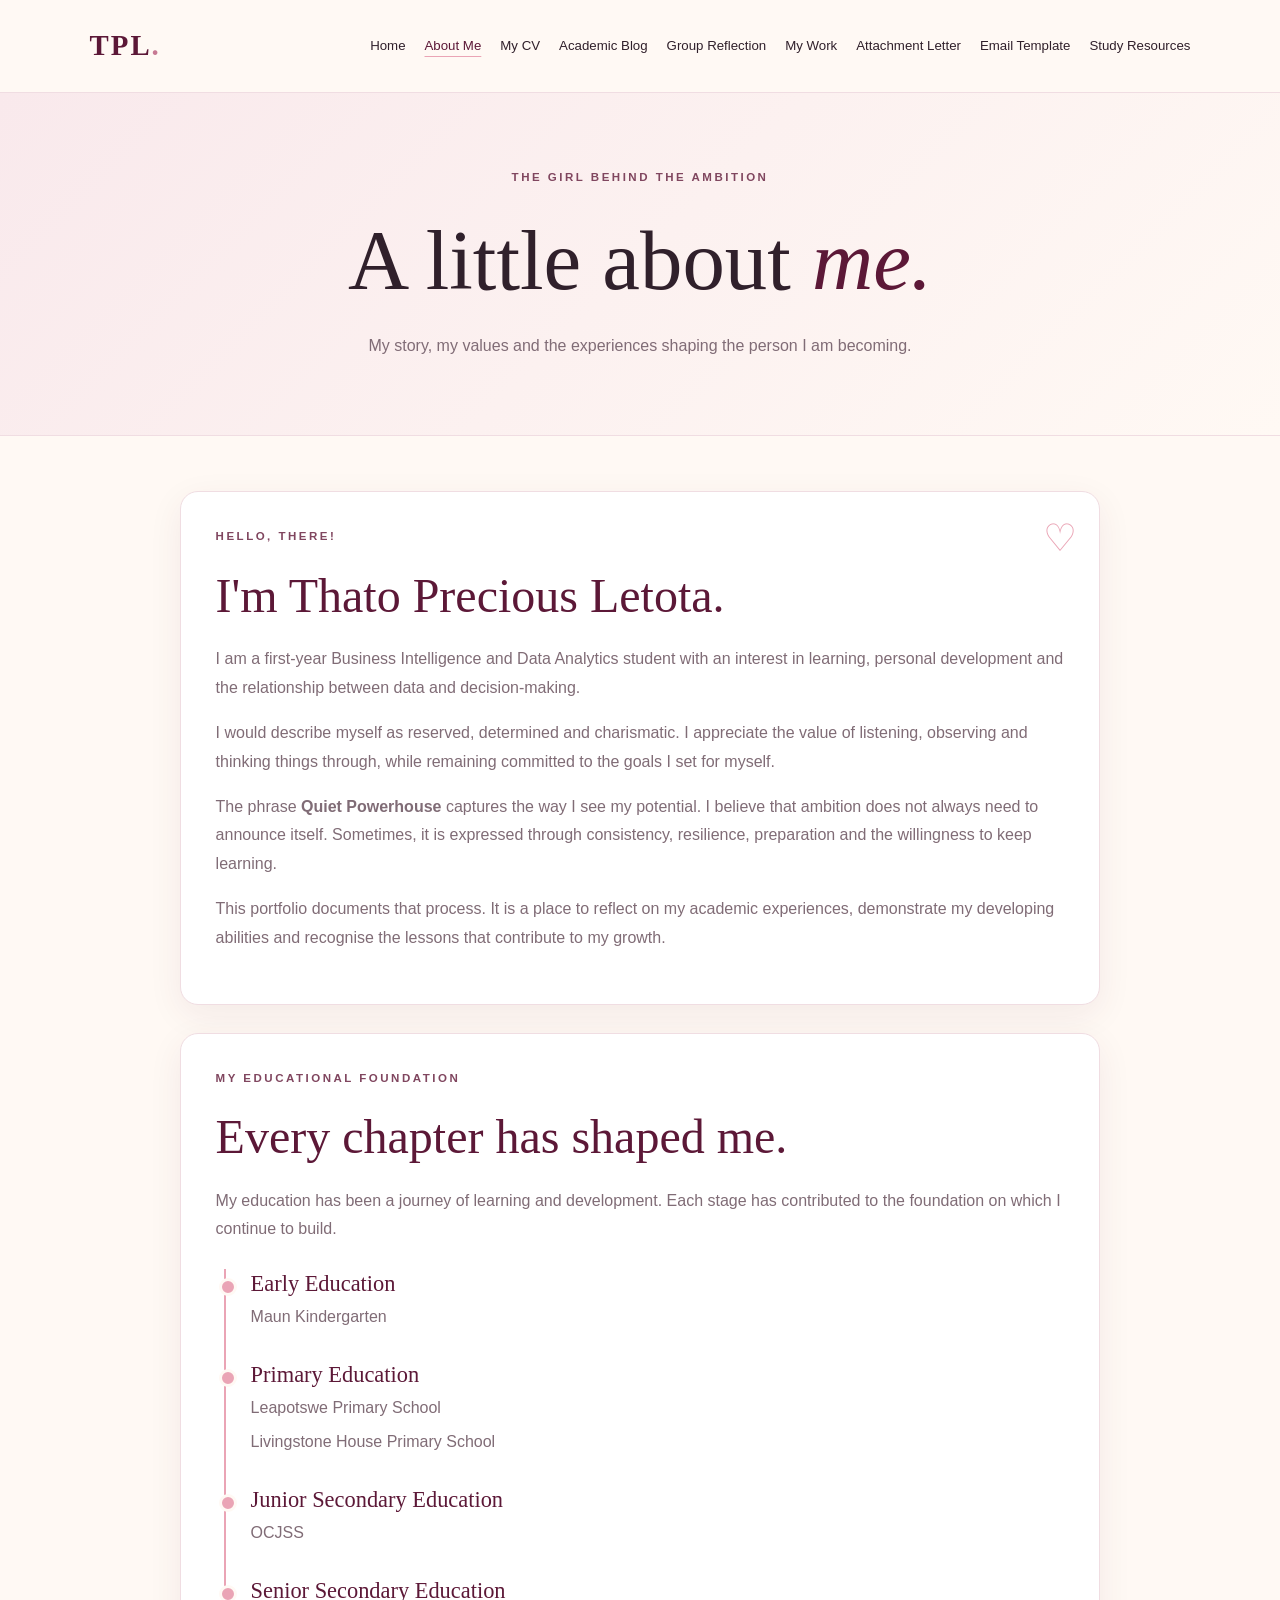
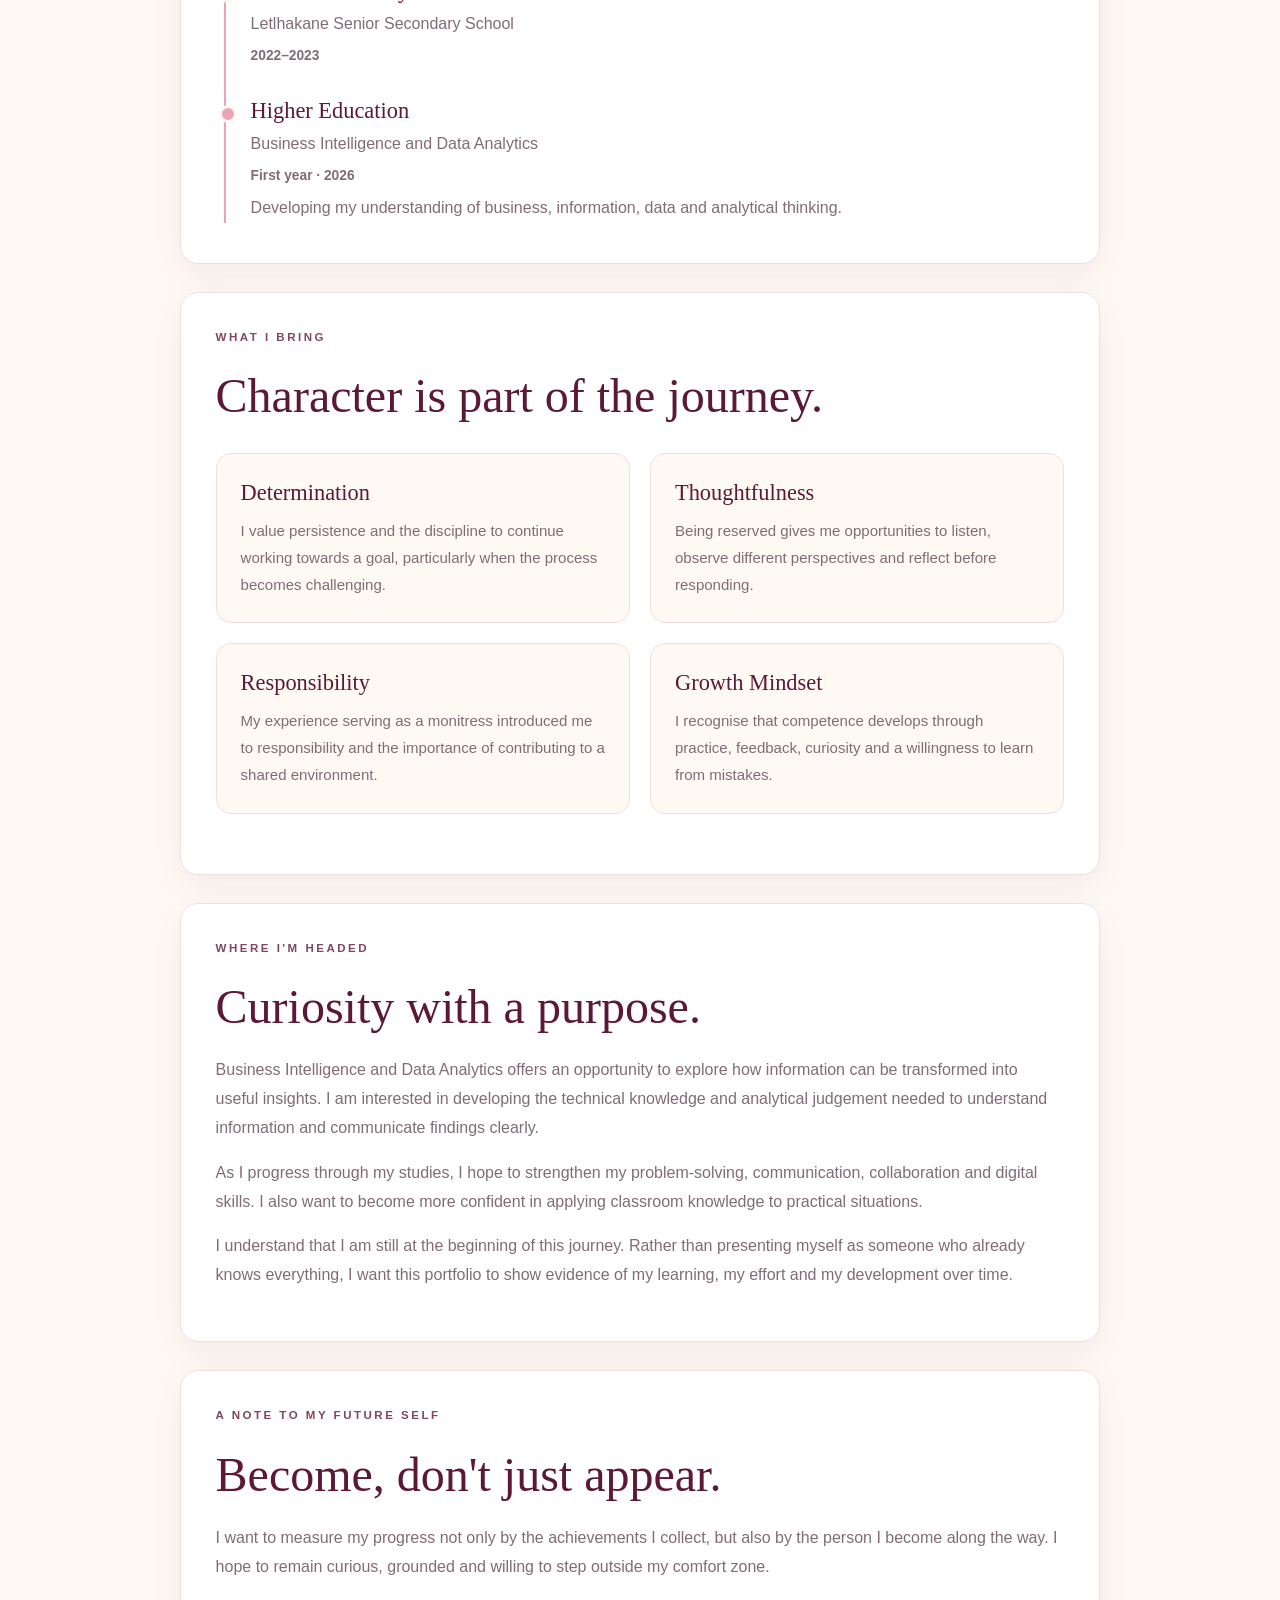
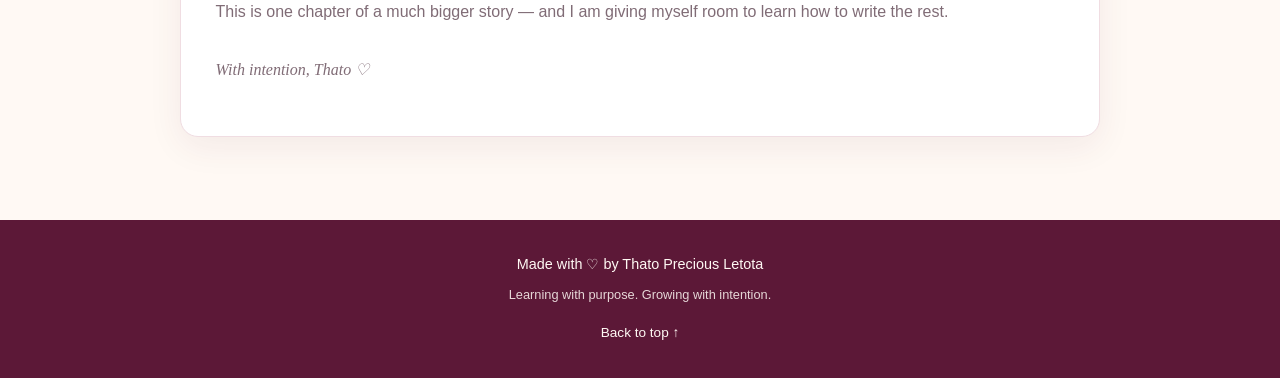
==== about.html @ 2ba5a9f7 "Create about.html" ====
<!DOCTYPE html>
<html lang="en">
<head>
    <meta charset="UTF-8">
    <meta name="viewport" content="width=device-width, initial-scale=1.0">
    <meta name="description" content="Learn about Thato Precious Letota, her educational background, values and aspirations.">
    <title>About Me | Thato Precious Letota</title>
    <link rel="stylesheet" href="style.css">
</head>

<body>

    <!-- HEADER -->
    <header>
        <a href="index.html" class="logo">TPL<span>.</span></a>

        <nav aria-label="Main navigation">
            <a href="index.html">Home</a>
            <a href="about.html" aria-current="page">About Me</a>
            <a href="cv.html">My CV</a>
            <a href="blog.html">Academic Blog</a>
            <a href="group-reflection.html">Group Reflection</a>
            <a href="projects.html">My Work</a>
            <a href="application.html">Attachment Letter</a>
            <a href="email.html">Email Template</a>
            <a href="resources.html">Study Resources</a>
        </nav>
    </header>


    <!-- PAGE INTRODUCTION -->
    <section class="page-banner">
        <p class="eyebrow">THE GIRL BEHIND THE AMBITION</p>

        <h1>A little about <span>me.</span></h1>

        <p>
            My story, my values and the experiences shaping the
            person I am becoming.
        </p>
    </section>


    <main class="page-content">

        <!-- PERSONAL INTRODUCTION -->
        <section class="about-card">
            <div class="about-decoration" aria-hidden="true">♡</div>

            <p class="eyebrow">HELLO, THERE!</p>

            <h2>I'm Thato Precious Letota.</h2>

            <p>
                I am a first-year Business Intelligence and Data Analytics
                student with an interest in learning, personal development
                and the relationship between data and decision-making.
            </p>

            <p>
                I would describe myself as reserved, determined and
                charismatic. I appreciate the value of listening,
                observing and thinking things through, while remaining
                committed to the goals I set for myself.
            </p>

            <p>
                The phrase <strong>Quiet Powerhouse</strong> captures
                the way I see my potential. I believe that ambition does
                not always need to announce itself. Sometimes, it is
                expressed through consistency, resilience, preparation
                and the willingness to keep learning.
            </p>

            <p>
                This portfolio documents that process. It is a place
                to reflect on my academic experiences, demonstrate my
                developing abilities and recognise the lessons that
                contribute to my growth.
            </p>
        </section>


        <!-- EDUCATIONAL BACKGROUND -->
        <section class="about-card">
            <p class="eyebrow">MY EDUCATIONAL FOUNDATION</p>

            <h2>Every chapter has shaped me.</h2>

            <p>
                My education has been a journey of learning and
                development. Each stage has contributed to the
                foundation on which I continue to build.
            </p>

            <div class="timeline">

                <div class="timeline-item">
                    <h3>Early Education</h3>
                    <p>Maun Kindergarten</p>
                </div>

                <div class="timeline-item">
                    <h3>Primary Education</h3>
                    <p>Leapotswe Primary School</p>
                    <p>Livingstone House Primary School</p>
                </div>

                <div class="timeline-item">
                    <h3>Junior Secondary Education</h3>
                    <p>OCJSS</p>
                </div>

                <div class="timeline-item">
                    <h3>Senior Secondary Education</h3>
                    <p>Letlhakane Senior Secondary School</p>
                    <p class="cv-date">2022–2023</p>
                </div>

                <div class="timeline-item">
                    <h3>Higher Education</h3>
                    <p>Business Intelligence and Data Analytics</p>
                    <p class="cv-date">First year · 2026</p>
                    <p>
                        Developing my understanding of business,
                        information, data and analytical thinking.
                    </p>
                </div>

            </div>
        </section>


        <!-- PERSONAL QUALITIES -->
        <section class="about-card">
            <p class="eyebrow">WHAT I BRING</p>

            <h2>Character is part of the journey.</h2>

            <div class="quality-grid">

                <article class="quality">
                    <h3>Determination</h3>
                    <p>
                        I value persistence and the discipline to
                        continue working towards a goal, particularly
                        when the process becomes challenging.
                    </p>
                </article>

                <article class="quality">
                    <h3>Thoughtfulness</h3>
                    <p>
                        Being reserved gives me opportunities to listen,
                        observe different perspectives and reflect
                        before responding.
                    </p>
                </article>

                <article class="quality">
                    <h3>Responsibility</h3>
                    <p>
                        My experience serving as a monitress introduced
                        me to responsibility and the importance of
                        contributing to a shared environment.
                    </p>
                </article>

                <article class="quality">
                    <h3>Growth Mindset</h3>
                    <p>
                        I recognise that competence develops through
                        practice, feedback, curiosity and a willingness
                        to learn from mistakes.
                    </p>
                </article>

            </div>
        </section>


        <!-- ACADEMIC INTERESTS -->
        <section class="about-card">
            <p class="eyebrow">WHERE I'M HEADED</p>

            <h2>Curiosity with a purpose.</h2>

            <p>
                Business Intelligence and Data Analytics offers an
                opportunity to explore how information can be transformed
                into useful insights. I am interested in developing the
                technical knowledge and analytical judgement needed to
                understand information and communicate findings clearly.
            </p>

            <p>
                As I progress through my studies, I hope to strengthen
                my problem-solving, communication, collaboration and
                digital skills. I also want to become more confident
                in applying classroom knowledge to practical situations.
            </p>

            <p>
                I understand that I am still at the beginning of this
                journey. Rather than presenting myself as someone who
                already knows everything, I want this portfolio to show
                evidence of my learning, my effort and my development
                over time.
            </p>
        </section>


        <!-- PERSONAL STATEMENT -->
        <section class="about-card">
            <p class="eyebrow">A NOTE TO MY FUTURE SELF</p>

            <h2>Become, don't just appear.</h2>

            <p>
                I want to measure my progress not only by the achievements
                I collect, but also by the person I become along the way.
                I hope to remain curious, grounded and willing to step
                outside my comfort zone.
            </p>

            <p>
                This is one chapter of a much bigger story — and I am
                giving myself room to learn how to write the rest.
            </p>

            <p class="signature">With intention, Thato ♡</p>

        </section>

    </main>


    <!-- FOOTER -->
    <footer>
        <p>Made with ♡ by Thato Precious Letota</p>
        <p>Learning with purpose. Growing with intention.</p>
        <a href="#top" class="footer-link">Back to top ↑</a>
    </footer>

</body>
</html>
---- style.css ----
/* ==================================================
   THATO PRECIOUS LETOTA | PERSONAL PORTFOLIO
   Design: Feminine • Elegant • Editorial • Professional
   Palette: Blush • Cream • Rose • Plum
================================================== */


/* 1. COLOUR PALETTE AND GLOBAL SETTINGS */

:root {
    --blush: #F9E9EC;
    --cream: #FFF9F4;
    --rose: #EAA4B5;
    --rose-dark: #C77993;
    --plum: #5C1837;
    --plum-light: #80465F;
    --ink: #30202B;
    --muted: #806C76;
    --white: #FFFFFF;
    --border: #F0DDE2;
    --shadow: 0 10px 35px rgba(92, 24, 55, 0.07);
}

* {
    margin: 0;
    padding: 0;
    box-sizing: border-box;
    scroll-behavior: smooth;
}

html {
    scroll-padding-top: 100px;
}

body {
    background-color: var(--cream);
    color: var(--ink);
    font-family: "Trebuchet MS", Arial, sans-serif;
    font-size: 16px;
    line-height: 1.8;
    overflow-wrap: break-word;
}

img {
    max-width: 100%;
    height: auto;
    display: block;
}

a {
    transition: color 0.25s ease,
                background-color 0.25s ease,
                transform 0.25s ease;
}

a:focus-visible,
button:focus-visible {
    outline: 3px solid var(--rose-dark);
    outline-offset: 4px;
}

::selection {
    background: var(--rose);
    color: var(--plum);
}


/* 2. HEADER AND NAVIGATION */

header {
    display: flex;
    justify-content: space-between;
    align-items: center;
    gap: 24px;
    padding: 20px 7%;
    background: rgba(255, 249, 244, 0.97);
    border-bottom: 1px solid var(--border);
    position: sticky;
    top: 0;
    z-index: 100;
}

.logo {
    flex-shrink: 0;
    color: var(--plum);
    font-family: Georgia, "Times New Roman", serif;
    font-size: 1.8rem;
    font-weight: bold;
    letter-spacing: 2px;
    text-decoration: none;
}

.logo span {
    color: var(--rose-dark);
}

nav {
    display: flex;
    flex-wrap: wrap;
    align-items: center;
    justify-content: flex-end;
    gap: 8px 19px;
}

nav a {
    color: var(--ink);
    font-size: 0.83rem;
    text-decoration: none;
}

nav a:hover,
nav a[aria-current="page"] {
    color: var(--plum);
    text-decoration: underline;
    text-decoration-color: var(--rose);
    text-underline-offset: 6px;
}


/* 3. TYPOGRAPHY */

h1,
h2,
h3,
h4 {
    font-family: Georgia, "Times New Roman", serif;
    font-weight: normal;
    line-height: 1.3;
}

h1 {
    font-size: clamp(2.7rem, 7vw, 5.3rem);
}

h2 {
    font-size: clamp(2rem, 4vw, 3rem);
}

h3 {
    font-size: 1.4rem;
}

p {
    margin-bottom: 16px;
}

.eyebrow {
    color: var(--plum-light);
    font-family: "Trebuchet MS", Arial, sans-serif;
    font-size: 0.72rem;
    font-weight: bold;
    letter-spacing: 2.5px;
    line-height: 1.7;
    margin-bottom: 18px;
    text-transform: uppercase;
}


/* 4. HOMEPAGE HERO SECTION */

.hero {
    position: relative;
    display: flex;
    flex-direction: column;
    justify-content: center;
    align-items: flex-start;
    min-height: 82vh;
    padding: 100px 10%;
    overflow: hidden;
    background:
        radial-gradient(
            circle at 88% 18%,
            rgba(234, 164, 181, 0.42),
            transparent 28%
        ),
        linear-gradient(135deg, var(--cream), var(--blush));
}

.hero h1 {
    position: relative;
    z-index: 1;
    max-width: 850px;
    color: var(--ink);
    margin-bottom: 24px;
}

.hero h1 span {
    color: var(--plum);
    font-style: italic;
}

.intro {
    position: relative;
    z-index: 1;
    max-width: 620px;
    color: var(--muted);
    font-size: 1.05rem;
    margin-bottom: 28px;
}

.hero::after {
    content: "♡";
    position: absolute;
    right: 8%;
    bottom: 6%;
    color: rgba(92, 24, 55, 0.08);
    font-family: Georgia, "Times New Roman", serif;
    font-size: clamp(8rem, 20vw, 15rem);
    line-height: 1;
    pointer-events: none;
}

.hero-actions {
    position: relative;
    z-index: 2;
    display: flex;
    align-items: center;
    flex-wrap: wrap;
    gap: 18px 25px;
}

.signature {
    color: var(--plum);
    font-family: Georgia, "Times New Roman", serif;
    font-style: italic;
    margin-top: 30px;
}

.hero-note {
    position: absolute;
    right: 10%;
    top: 52%;
    color: var(--plum);
    font-family: Georgia, "Times New Roman", serif;
    font-size: 1rem;
    font-style: italic;
    transform: rotate(-8deg);
    opacity: 0.75;
}


/* 5. BUTTONS AND TEXT LINKS */

.button {
    display: inline-block;
    padding: 12px 26px;
    background: var(--plum);
    color: var(--white);
    border: 1px solid var(--plum);
    border-radius: 30px;
    font-size: 0.92rem;
    text-align: center;
    text-decoration: none;
}

.button:hover {
    background: var(--rose);
    border-color: var(--rose);
    color: var(--ink);
    transform: translateY(-3px);
}

.text-link,
.card-link {
    color: var(--plum);
    font-size: 0.92rem;
    font-weight: bold;
    text-decoration: none;
}

.text-link:hover,
.card-link:hover {
    color: var(--rose-dark);
}


/* 6. GENERAL CONTENT SECTIONS */

.content-section {
    max-width: 1200px;
    margin: 0 auto;
    padding: 85px 10%;
}

.content-section h2 {
    color: var(--plum);
    margin-bottom: 22px;
}

.content-section h2 span {
    color: var(--rose-dark);
}

.content-section > p:not(.eyebrow) {
    max-width: 780px;
    color: var(--muted);
}

.content-section > .button {
    margin-top: 12px;
}

.content-section:nth-of-type(even) {
    background-color: var(--blush);
}


/* 7. HOMEPAGE CARDS */

.home-card-grid {
    display: grid;
    grid-template-columns: repeat(3, minmax(0, 1fr));
    gap: 22px;
    margin: 32px 0;
}

.home-card {
    min-width: 0;
    padding: 27px;
    background: var(--white);
    border: 1px solid var(--border);
    border-radius: 18px;
    box-shadow: var(--shadow);
    transition: transform 0.25s ease,
                box-shadow 0.25s ease;
}

.home-card:hover {
    transform: translateY(-5px);
    box-shadow: 0 16px 38px rgba(92, 24, 55, 0.12);
}

.home-card h3 {
    color: var(--plum);
    margin-bottom: 12px;
}

.home-card p {
    color: var(--muted);
    font-size: 0.93rem;
}

.home-card .card-number {
    color: var(--rose-dark);
    font-size: 0.7rem;
    font-weight: bold;
    letter-spacing: 1.5px;
}


/* 8. INNER PAGE BANNERS */

.page-banner {
    padding: 75px 8%;
    text-align: center;
    background: linear-gradient(135deg, var(--blush), var(--cream));
    border-bottom: 1px solid var(--border);
}

.page-banner h1 {
    color: var(--ink);
    margin-bottom: 16px;
}

.page-banner h1 span {
    color: var(--plum);
    font-style: italic;
}

.page-banner > p:not(.eyebrow) {
    max-width: 720px;
    margin: 0 auto;
    color: var(--muted);
}


/* 9. INNER PAGE LAYOUT */

.page-content {
    max-width: 1100px;
    margin: 0 auto;
    padding: 55px 7%;
}

.about-card,
.content-card,
.reflection-card,
.resource-card,
.project-card,
.letter-card,
.email-card,
.cv-card {
    position: relative;
    padding: 35px;
    margin-bottom: 28px;
    background: var(--white);
    border: 1px solid var(--border);
    border-radius: 18px;
    box-shadow: var(--shadow);
}

.about-card h2,
.content-card h2,
.reflection-card h2,
.resource-card h2,
.project-card h2,
.letter-card h2,
.email-card h2,
.cv-card h2 {
    color: var(--plum);
    margin-bottom: 18px;
}

.about-card > p:not(.eyebrow),
.content-card > p:not(.eyebrow),
.reflection-card > p:not(.eyebrow),
.resource-card > p:not(.eyebrow),
.project-card > p:not(.eyebrow),
.cv-card > p:not(.eyebrow) {
    color: var(--muted);
}

.about-decoration {
    position: absolute;
    top: 12px;
    right: 22px;
    color: var(--rose);
    font-family: Georgia, "Times New Roman", serif;
    font-size: 2.4rem;
}


/* 10. EDUCATION TIMELINE */

.timeline {
    margin: 25px 0 0 8px;
    padding-left: 25px;
    border-left: 2px solid var(--rose);
}

.timeline-item {
    position: relative;
    margin-bottom: 28px;
}

.timeline-item:last-child {
    margin-bottom: 0;
}

.timeline-item::before {
    content: "";
    position: absolute;
    top: 9px;
    left: -32px;
    width: 12px;
    height: 12px;
    background: var(--rose);
    border: 3px solid var(--cream);
    border-radius: 50%;
}

.timeline-item h3 {
    color: var(--plum);
    margin-bottom: 5px;
}

.timeline-item p {
    color: var(--muted);
    margin-bottom: 5px;
}


/* 11. SKILLS AND QUALITIES GRID */

.quality-grid,
.skills-grid,
.resource-grid,
.project-grid,
.cv-grid {
    display: grid;
    grid-template-columns: repeat(2, minmax(0, 1fr));
    gap: 20px;
    margin: 25px 0;
}

.quality,
.skill-item,
.resource-item,
.project-item {
    padding: 24px;
    background: var(--cream);
    border: 1px solid var(--border);
    border-radius: 15px;
}

.quality h3,
.skill-item h3,
.resource-item h3,
.project-item h3 {
    color: var(--plum);
    margin-bottom: 10px;
}

.quality p,
.skill-item p,
.resource-item p,
.project-item p {
    color: var(--muted);
    font-size: 0.94rem;
    margin-bottom: 0;
}


/* 12. BLOG AND REFLECTIONS */

.blog-post,
.reflection-stage {
    padding: 30px;
    margin-bottom: 25px;
    background: var(--white);
    border-left: 4px solid var(--rose);
    border-radius: 0 15px 15px 0;
    box-shadow: var(--shadow);
}

.blog-post h2,
.reflection-stage h2,
.reflection-stage h3 {
    color: var(--plum);
    margin-bottom: 15px;
}

.blog-post p,
.reflection-stage p {
    color: var(--muted);
}

.blog-meta {
    color: var(--rose-dark);
    font-size: 0.8rem;
    letter-spacing: 1px;
    margin-bottom: 15px;
}


/* 13. STUDY TIPS AND RESOURCE LINKS */

.resource-card {
    background:
        linear-gradient(145deg, var(--white), #FFF5F7);
}

.resource-card ul,
.content-card ul,
.about-card ul,
.cv-card ul {
    padding-left: 23px;
    color: var(--muted);
}

.resource-card li,
.content-card li,
.about-card li,
.cv-card li {
    padding-left: 5px;
    margin-bottom: 9px;
}

.resource-link {
    color: var(--plum);
    font-weight: bold;
    text-decoration-color: var(--rose);
    text-underline-offset: 4px;
}

.resource-link:hover {
    color: var(--rose-dark);
}


/* 14. APPLICATION LETTER AND EMAIL */

.letter-card,
.email-card {
    max-width: 850px;
    margin-right: auto;
    margin-left: auto;
    padding: clamp(24px, 5vw, 48px);
}

.letter-card p,
.email-card p {
    color: var(--muted);
    margin-bottom: 18px;
}

.document-label {
    display: inline-block;
    padding: 5px 12px;
    margin-bottom: 18px;
    background: var(--blush);
    color: var(--plum);
    border-radius: 20px;
    font-size: 0.75rem;
    font-weight: bold;
    letter-spacing: 1px;
    text-transform: uppercase;
}


/* 15. CV SECTIONS */

.cv-heading {
    padding-bottom: 20px;
    margin-bottom: 25px;
    border-bottom: 1px solid var(--border);
}

.cv-heading h2 {
    color: var(--plum);
    font-size: 2.4rem;
}

.cv-contact {
    color: var(--muted);
    font-size: 0.9rem;
}

.cv-entry {
    margin-bottom: 24px;
}

.cv-entry h3 {
    color: var(--plum);
    margin-bottom: 5px;
}

.cv-entry p {
    color: var(--muted);
    margin-bottom: 5px;
}

.cv-date {
    color: var(--rose-dark);
    font-size: 0.86rem;
    font-weight: bold;
}


/* 16. CONTACT SECTION */

.contact-section {
    max-width: none;
    padding: 85px 10%;
    text-align: center;
    background: linear-gradient(135deg, var(--blush), var(--cream));
}

.contact-section h2 {
    color: var(--plum);
}

.contact-section > p:not(.eyebrow) {
    max-width: 650px;
    margin: 0 auto 18px;
    color: var(--muted);
}

.contact-section .button {
    margin-top: 15px;
}


/* 17. FOOTER */

footer {
    padding: 32px 7%;
    background: var(--plum);
    color: var(--cream);
    text-align: center;
    font-size: 0.9rem;
}

footer p {
    margin-bottom: 5px;
}

footer p + p {
    font-size: 0.8rem;
    opacity: 0.85;
}

.footer-link {
    display: inline-block;
    margin-top: 10px;
    color: var(--cream);
    text-decoration: none;
    font-size: 0.85rem;
}

.footer-link:hover {
    color: var(--rose);
}


/* 18. RESPONSIVE DESIGN: TABLETS */

@media (max-width: 1000px) {
    header {
        align-items: flex-start;
        gap: 16px;
    }

    nav {
        gap: 8px 13px;
    }

    .home-card-grid {
        grid-template-columns: repeat(2, minmax(0, 1fr));
    }

    .hero-note {
        display: none;
    }
}


/* 19. RESPONSIVE DESIGN: MOBILE */

@media (max-width: 700px) {
    html {
        scroll-padding-top: 20px;
    }

    header {
        position: relative;
        flex-direction: column;
        align-items: center;
        padding: 18px 5%;
    }

    nav {
        justify-content: center;
        max-height: 190px;
        overflow-y: auto;
        gap: 9px 14px;
    }

    nav a {
        font-size: 0.8rem;
    }

    .hero {
        min-height: 72vh;
        padding: 75px 7%;
    }

    .hero h1 {
        font-size: clamp(2.7rem, 11vw, 4rem);
    }

    .hero::after {
        right: 4%;
        bottom: 3%;
        font-size: 7rem;
    }

    .hero-actions {
        align-items: flex-start;
        flex-direction: column;
        gap: 15px;
    }

    .content-section {
        padding: 65px 7%;
    }

    .page-banner {
        padding: 55px 6%;
    }

    .page-content {
        padding: 35px 5%;
    }

    .about-card,
    .content-card,
    .reflection-card,
    .resource-card,
    .project-card,
    .letter-card,
    .email-card,
    .cv-card {
        padding: 24px;
    }

    .home-card-grid,
    .quality-grid,
    .skills-grid,
    .resource-grid,
    .project-grid,
    .cv-grid {
        grid-template-columns: 1fr;
    }

    .blog-post,
    .reflection-stage {
        padding: 23px;
    }
}


/* 20. REDUCED MOTION ACCESSIBILITY */

@media (prefers-reduced-motion: reduce) {
    *,
    *::before,
    *::after {
        scroll-behavior: auto !important;
        transition-duration: 0.01ms !important;
        animation-duration: 0.01ms !important;
        animation-iteration-count: 1 !important;
    }
}
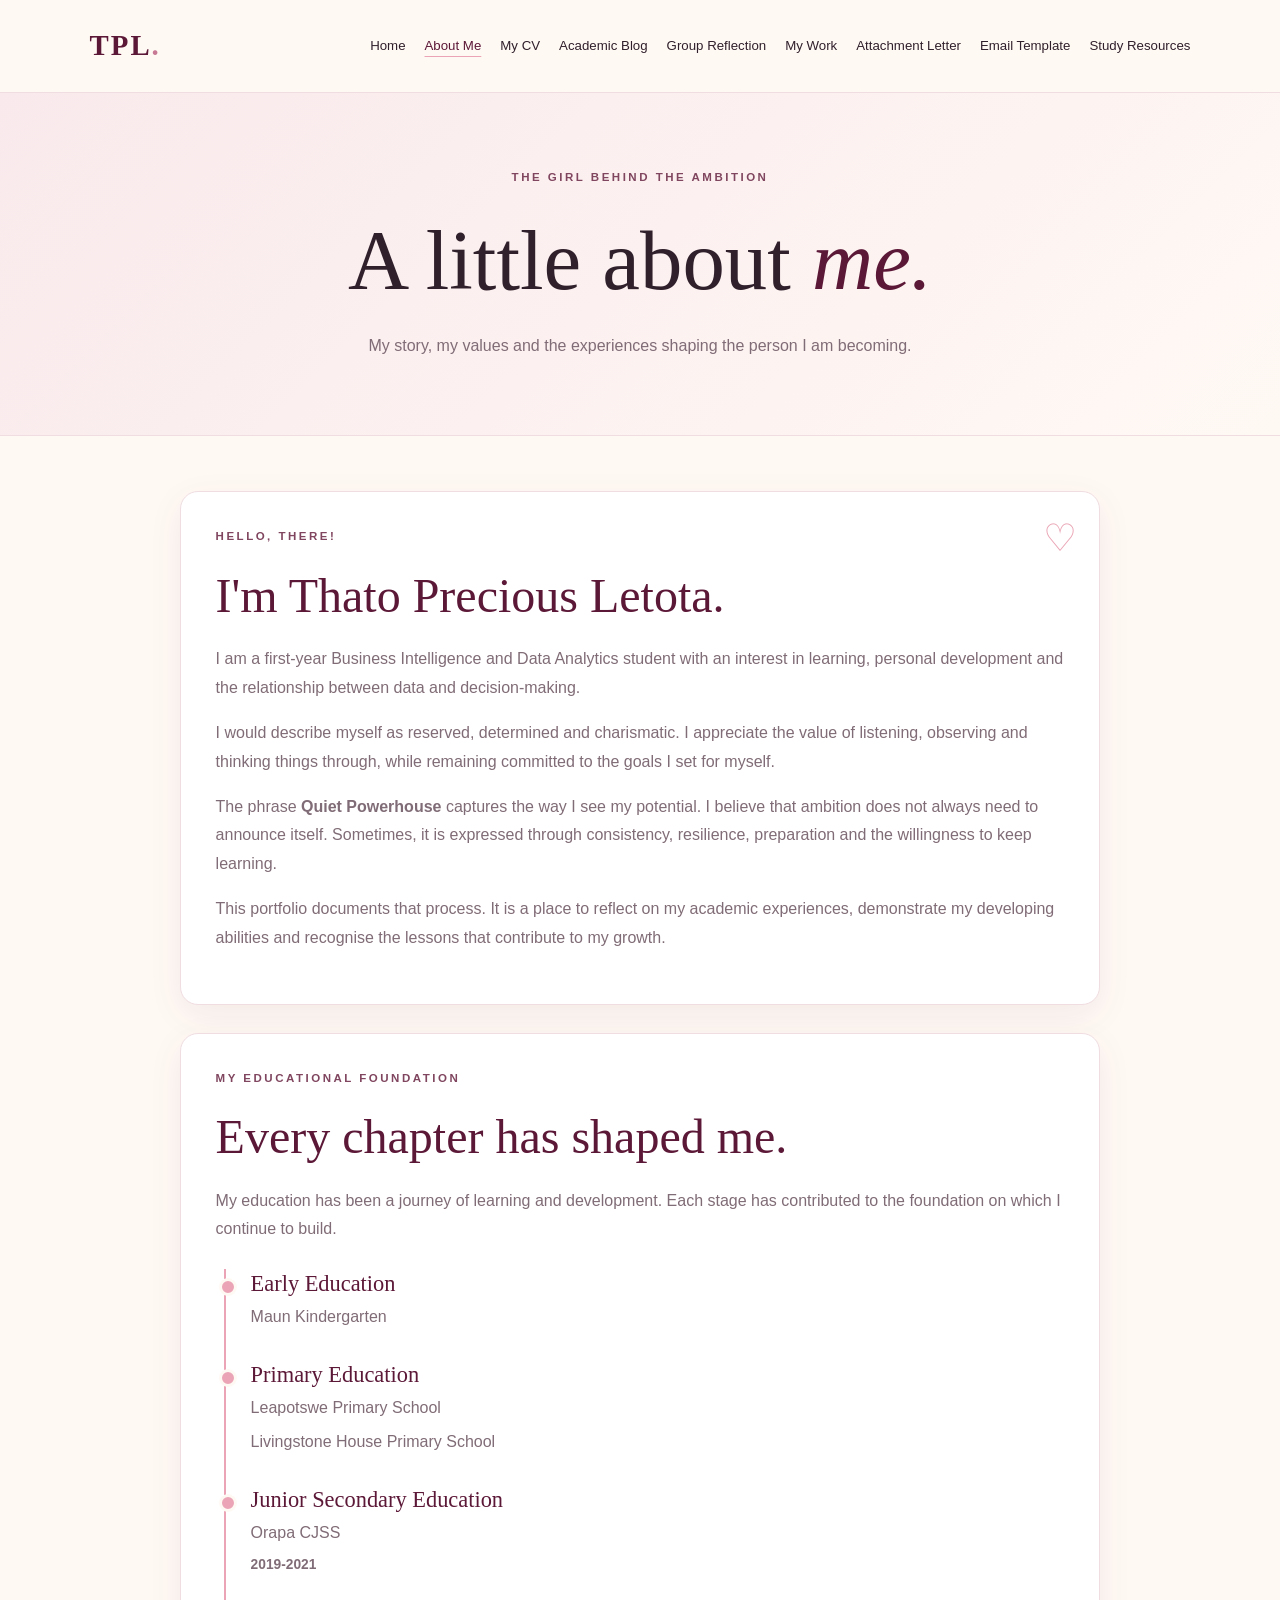
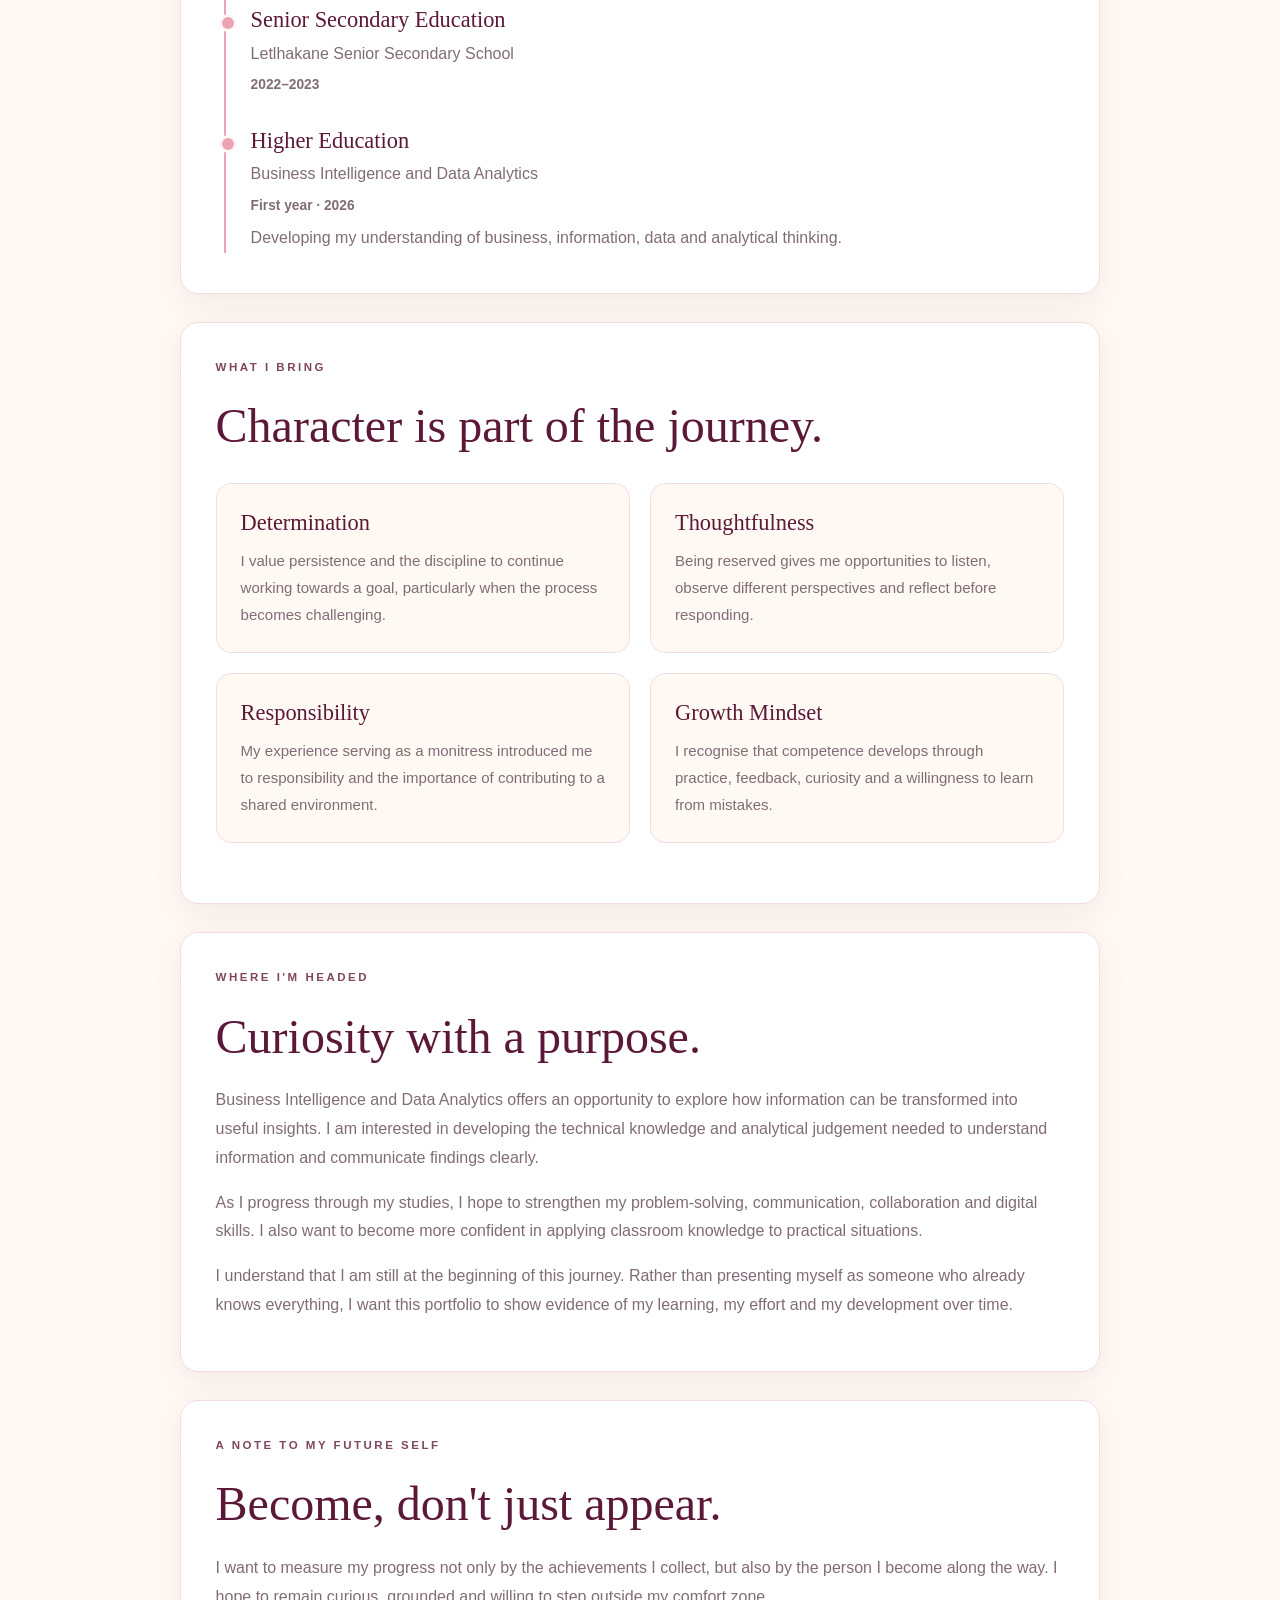
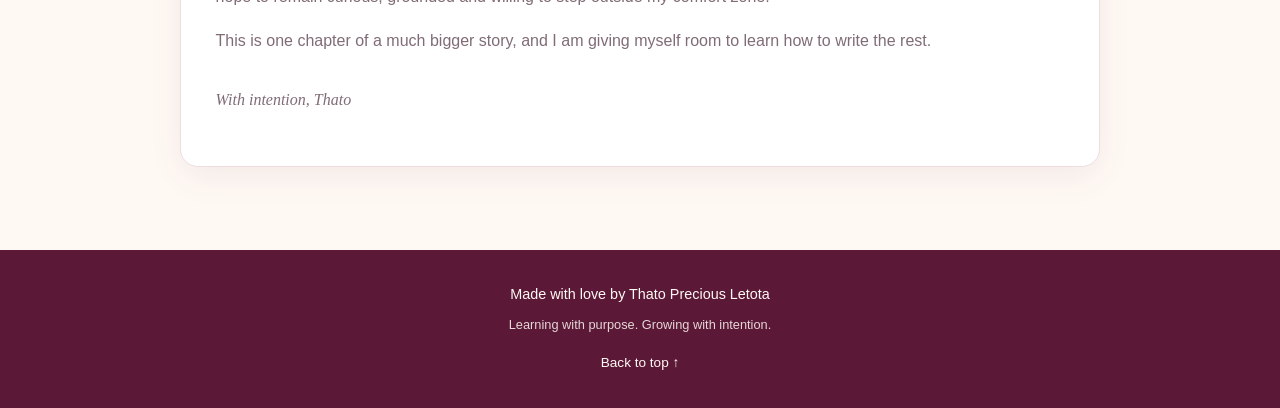
==== commit 64b86f26: "Update about.html" ====
--- a/about.html
+++ b/about.html
@@ -109,7 +109,8 @@
 
                 <div class="timeline-item">
                     <h3>Junior Secondary Education</h3>
-                    <p>OCJSS</p>
+                    <p>Orapa CJSS</p>
+                    <p class="cv-date">2019-2021</p>
                 </div>
 
                 <div class="timeline-item">
@@ -225,11 +226,11 @@
             </p>
 
             <p>
-                This is one chapter of a much bigger story — and I am
+                This is one chapter of a much bigger story, and I am
                 giving myself room to learn how to write the rest.
             </p>
 
-            <p class="signature">With intention, Thato ♡</p>
+            <p class="signature">With intention, Thato</p>
 
         </section>
 
@@ -238,7 +239,7 @@
 
     <!-- FOOTER -->
     <footer>
-        <p>Made with ♡ by Thato Precious Letota</p>
+        <p>Made with love by Thato Precious Letota</p>
         <p>Learning with purpose. Growing with intention.</p>
         <a href="#top" class="footer-link">Back to top ↑</a>
     </footer>
--- a/style.css
+++ b/style.css
@@ -823,3 +823,82 @@
         animation-iteration-count: 1 !important;
     }
 }
+
+
+/* CV PAGE POLISH */
+
+.cv-card > h3 {
+    color: var(--plum);
+    margin-bottom: 14px;
+}
+
+.cv-card > p:not(.eyebrow) {
+    color: var(--muted);
+}
+
+.cv-card .cv-entry + .cv-entry {
+    padding-top: 18px;
+    border-top: 1px solid var(--border);
+}
+
+.cv-card .skills-grid {
+    margin-bottom: 0;
+}
+
+
+/* HOMEPAGE PROFILE PICTURE */
+
+.hero {
+    display: flex;
+    align-items: center;
+    justify-content: space-between;
+    gap: 48px;
+}
+
+.hero-content {
+    flex: 1;
+    min-width: 0;
+}
+
+.hero-image {
+    flex: 0 0 320px;
+    display: flex;
+    justify-content: center;
+    align-items: center;
+}
+
+.profile-picture {
+    width: 300px;
+    height: 370px;
+    object-fit: cover;
+    object-position: center;
+    border-radius: 48% 48% 24px 24px;
+    border: 6px solid #fff9f4;
+    outline: 2px solid #eaa4b5;
+    box-shadow: 0 16px 40px rgba(92, 24, 55, 0.15);
+}
+
+/* Responsive layout for phones and tablets */
+
+@media (max-width: 768px) {
+    .hero {
+        flex-direction: column-reverse;
+        text-align: center;
+        gap: 30px;
+    }
+
+    .hero-image {
+        flex-basis: auto;
+        width: 100%;
+    }
+
+    .profile-picture {
+        width: 230px;
+        height: 285px;
+    }
+
+    .hero-buttons {
+        justify-content: center;
+        flex-wrap: wrap;
+    }
+}
